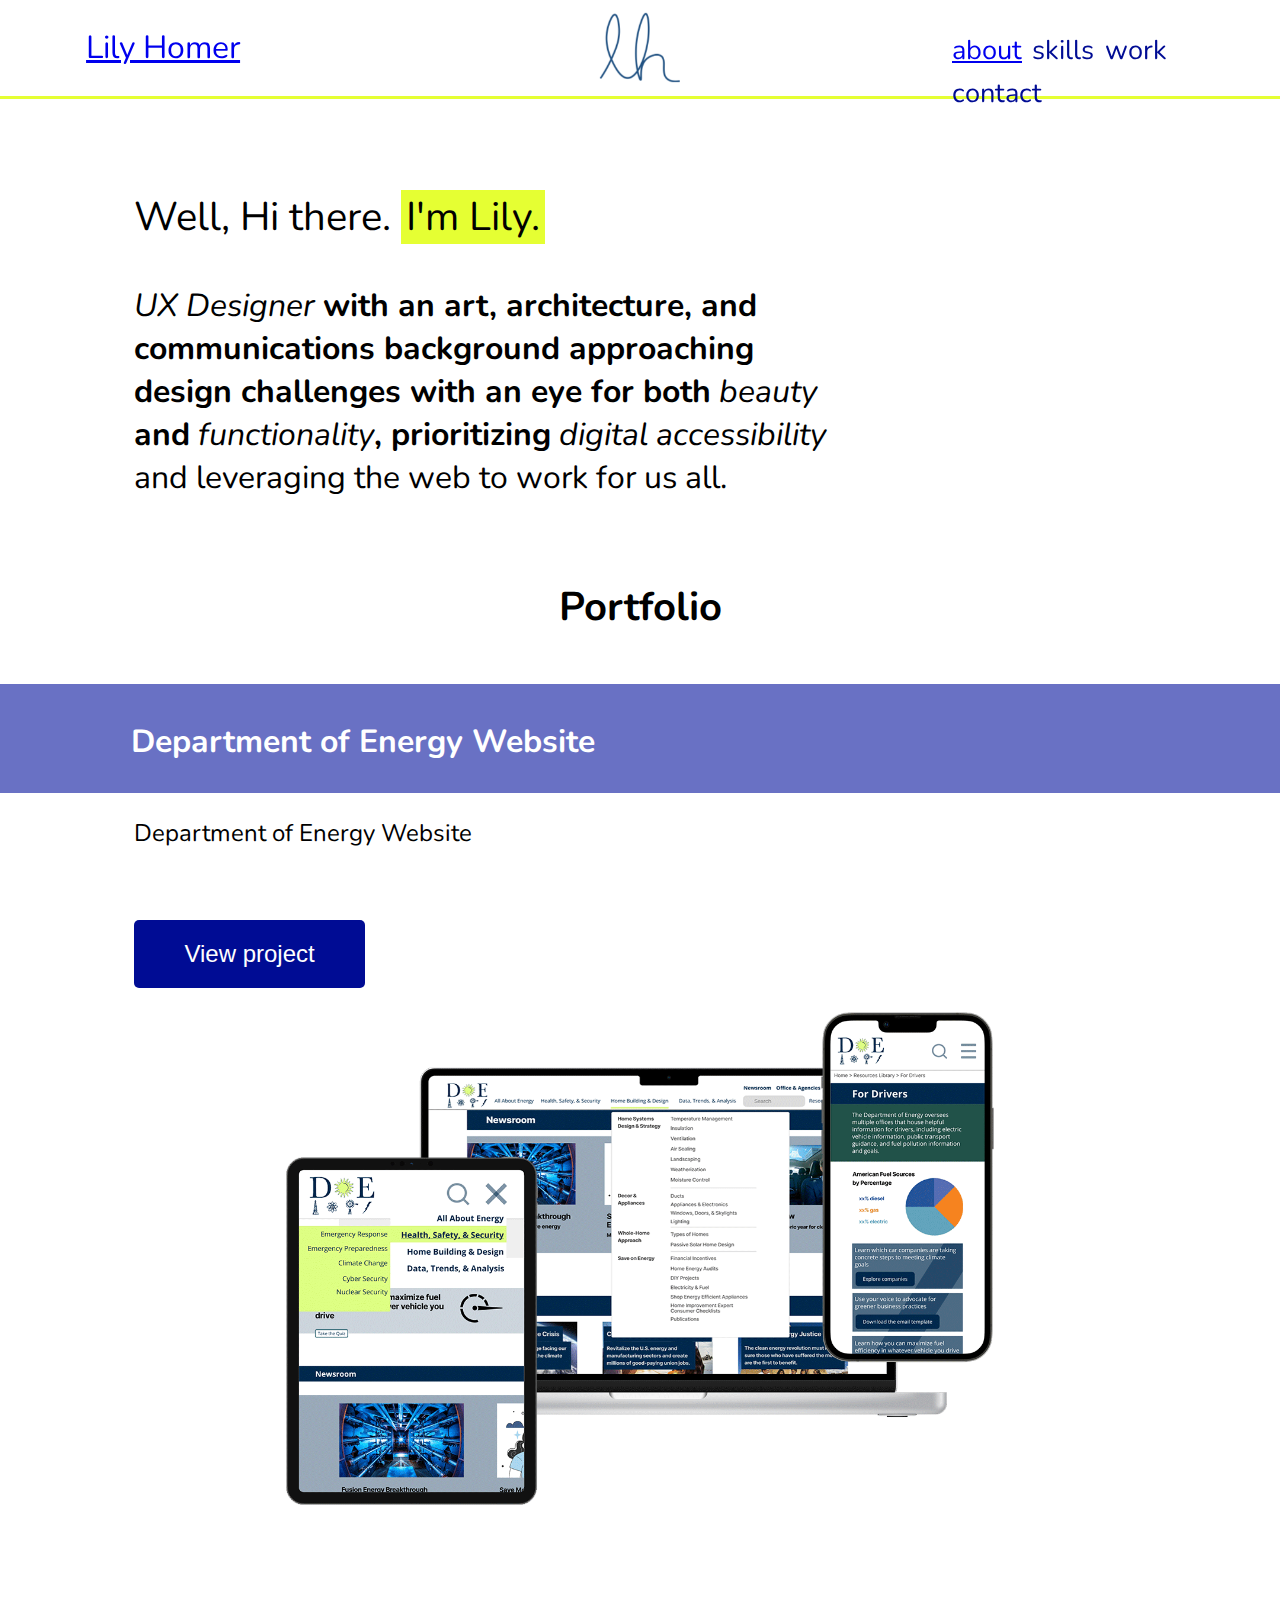
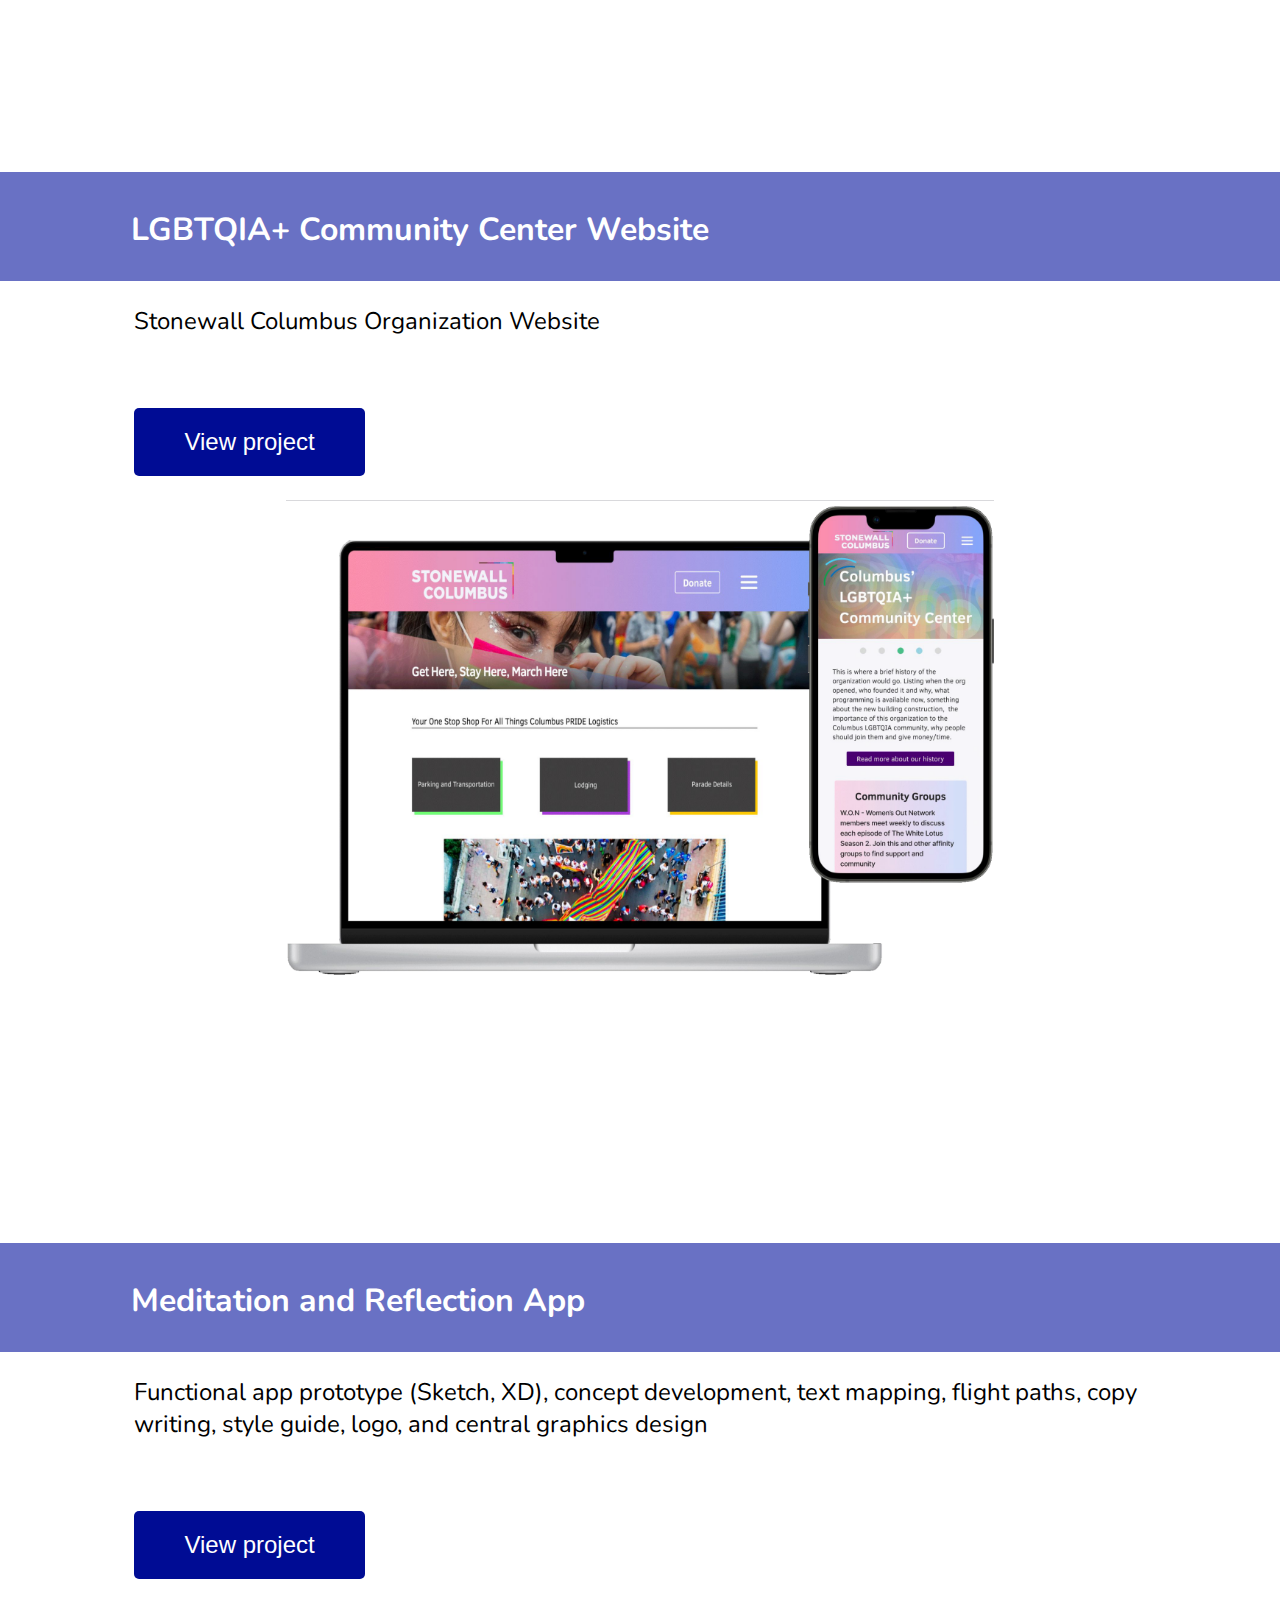
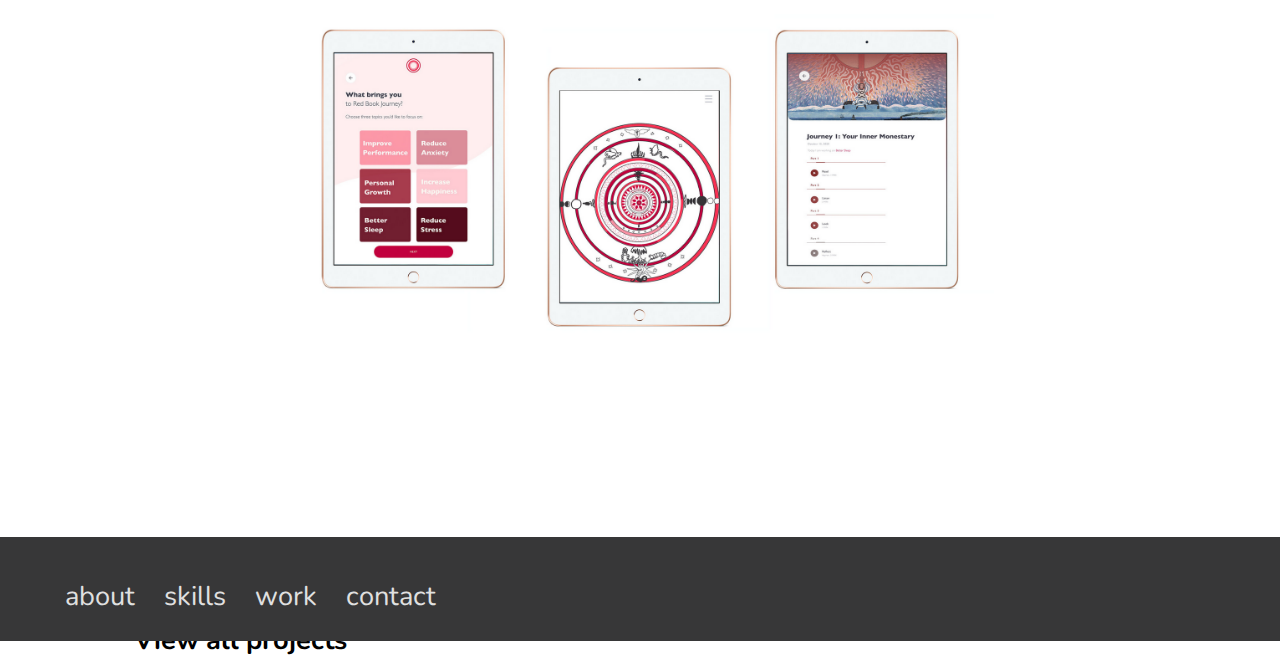
==== index.html @ 77f9fcbf "replaced <strong> with font-weight and added alt tags" ====
<!DOCTYPE html>
<html>
<title></title>
<head>
    <link rel="stylesheet" type="text/css" href="css/styles.css" />
    <link rel="preconnect" href="https://fonts.googleapis.com">
<link rel="preconnect" href="https://fonts.gstatic.com" crossorigin>
<link href="https://fonts.googleapis.com/css2?family=Nunito:ital,wght@0,300;0,400;0,600;0,700;0,800;0,900;1,300;1,400;1,500;1,600;1,700;1,800;1,900&display=swap" rel="stylesheet">
</head>
<body>
    <header class="navigation">
            <nav class="left-nav">
                <ul>
                    <li class="name"><a href="index.html">Lily Homer</a></li>
                </ul>
            </nav>
            <div class="logo"></div>
            <nav class="right-nav">
                <ul class="desktop-nav">
                    <li><a href="about.html">about</a></li>
                    <li>skills</li>
                    <li>work</li>
                    <li>contact</li>
                </ul>
                <div class="hamburgerMenu">
                    <a href="menu.html">
                    <img class="hamburgerMenuclosed" src="/images/hamburger-icon.png">
                </a></div>
            </nav>
    </header>
    <section>
        <div class="content">
            <div class="intro"><p class="greeting">Well, Hi there. <mark>I'm Lily.</mark></p>
            <p style="font-size: 2rem;"><em>UX Designer</em><strong> with an art, architecture, and communications background approaching design challenges with an eye for both</strong> <em>beauty</em> <strong>and</strong> <em>functionality</em><strong>, prioritizing</strong> <em>digital accessibility</em> and leveraging the web to work for us all.</p>
            </div>
            <h1>Portfolio</h1>
            <div class="project1">
                <h2 class="projectHeader">Department of Energy Website</h2>
                <p class="projectDetails">Department of Energy Website<br /><button>View project</button></p>
                <img src="images/doe-bezels.png">
            </div>
            <div class="project2">
                <h2 class="projectHeader">LGBTQIA+ Community Center Website</h2>
                <p class="projectDetails">Stonewall Columbus Organization Website<br /><button>View project</button></p>
                <img src="images/stonewall-bezels.png">
            </div>
            <div class="project3">
                <h2 class="projectHeader">Meditation and Reflection App</h2>
                <p class="projectDetails">Functional app prototype (Sketch, XD), concept development, text mapping, flight paths, copy writing, style guide, logo, and central graphics design<br /><button>View project</button></p>
                <img src="images/redbook-bezels.png">
            </div>
            <h3>View all projects</h3>
        </div>
    </section>
    <footer>
        <ul>
            <li>about</li>
            <li>skills</li>
            <li>work</li>
            <li>contact</li>
        </ul>
    </footer>
</body>
</html>
---- css/styles.css ----
/* Navigation styles */

.hamburgerMenu {
    display: none;
}
.navigation {
    width: 98%;
    top: 0;
    position: fixed;
    z-index: 102;
    height: 70px;
    padding: 1%;
    left: 0px;
    background-color: #ffffff;
    border-bottom: 3px solid #e5ff33;

}


.left-nav {
    vertical-align: top;
    top: -10px;
    width:30%;
    position: fixed;
    height: 70px;
    display: inline-block;
    padding: 1%;
    margin-left:1%;
}
.left-nav ul {
    display: inline-block;
    width: 100%;

}
.left-nav li {
    display: inline-block;
    padding: 2%;
    color: #000c94;
    font-size: 2rem;
 
}

.logo {
    padding: 1%;
    text-align: center;
    height: 50px;
    margin: 0 40%;
    top: 10px;
    background-image: url("../images/logo.png");
    background-size: 80px;
    background-position: center;
    background-repeat: no-repeat;
    display: inline-block;
    position: fixed;
    width: 16%;
}


.right-nav {
    vertical-align: top;
    top: 0;
    width:25%;
    right: 3%;
    position: fixed;
    height: 70px;
    padding: 1%;
    display: inline-block;
}

.right-nav ul {
    width: 100%;

}

.right-nav li {
    display: inline-block;
    padding: 1%;
    color: #000c94;
    font-size: 1.7rem;
}

/* Main body content */

body {
    border: 2px solid redblack;
    overflow-x:hidden;
}
.content {
    width: 80%;
    margin: 0% auto;
    position: relative;
    top: 150px;

}

.content img {
    width: 70%;
    padding: 0 15%;
}


button {
    padding: 20px 50px;
    margin-top: 7%;
    background-color: #000c94;
    border: none;
    border-radius: 5px;
    color: white;
    display: inline-block;
    position: relative;
    font-size: 1.5rem;
}

/* Footer styles */

footer {
    background-color: #373738;
    position: absolute;
    width: 100vw;
    height: 40px;
    padding: 1%;
    left: 50%;
    right: 50%;
    margin-left: -50vw;
    margin-right: -50vw;
    padding-bottom: 4%;
}

footer ul {
    color: #e0e0e0;
}

footer li {
    display: inline-block;
    padding: 1%;
    font-size: 1.7rem;
}

/* Typography */
 p, li, ul, h1, h2, h3 {
    font-family: 'Nunito', sans-serif;;
}
p {
    font-size: 1.5rem;
}


h1 {
    display: block;
    text-align: center;
    margin: 0 auto;
    font-size: 2.5rem;
    margin: 5% 0% 5% 0%;
}
h2 {
    font-size: 2rem;
}

h3 {
    font-size: 1.7rem;
}
mark {
    background-color: #e5ff33;
    padding: 0px 5px;
 }

/* Index Styles */

.projectDetails{
    width: 100%;
}

.intro {
    width:70%;
    margin-bottom: 8%;
}
.greeting {
    font-size: 2.5em;
}


.projectHeader {
    background-color: #6971c4;
    color: #ffffff;
    position: relative;
    padding: 3.5% 1% 3% 13%;
    margin: 0% 0% 0% 0%;
    z-index: 99;
    width: 100vw;
    position: relative;
    left: 50%;
    right: 50%;
    margin-left: -50vw;
    margin-right: -50vw;
}

.project1, .project2, .project3 {
    padding-bottom: 6%;
    margin-bottom: 20%;
    
}

.projects {
    margin-bottom: 30%;
}
    /* About Styles */


    .box {
        position: relative;
        margin-bottom: -210px;
    }
    .aboutHeroimg {
    display: inline-block;
    position: relative;
    padding: 1%;
    left: 30%;
    width: 70%;
    height: auto;
    }

.aboutDescription {
    display: inline-block;
    position: relative;
    background-color: #2e2e2e;
    width: 50%;
    left: 10%;
    top: -400px;
    color: #ffffff;
    padding: 4%;
    font-size: 2rem;
}
.skills {
    display: inline-block;
    position: relative;
    width:24%;
    background-color: #d4d4d475;
    margin: -8% 5% -5% 0%;
    padding: 8% 2% 2% 2%;
    left: -2%;
}

.skill1 {
    z-index: 100;

}
.skill2 {
    z-index: 98;
}
.skill3 {
    z-index: 97;
}

@media only screen and (max-width: 800px) {
.content {
    width: 80%;
    margin: 0% auto;
    top: 150px;
    
    }
.aboutHeroimg {
display: block;
position: relative;
width:80vw;
left: 0;
}
.aboutDescription{
    display: block;
    position: relative;
    width:72vw;
    left: 0;
    top:0;}

    .skills {
        display: inline-block;
        position: relative;
        width:100%;
        background-color: #d4d4d475;
        margin: 8% 5% 3% 0%;
        padding-left: 10px;
    }
    
    .skill1, .skill2, .skill3{
        padding-left: 10px;
    }
.projects {
    display: block;
    margin-top: 50%;
    margin-bottom: 50%;
    
}
.logo {
        padding: 1%;
        text-align: center;
        height: 50px;
        margin: 0 40%;
        top: 10px;
        background-image: url("../images/logo.png");
        background-size: 60px;
        background-position: center;
        background-repeat: no-repeat;
        display: inline-block;
        position: fixed;
        width: 16%;
}
.desktop-nav {
    display: none;
}
.hamburgerMenu {
    display: block;
    position: fixed;
    width: 10%;
    top: 10px;
    right: 20px;
    opacity: 80%;
}
.hamburgerMenuopen {
    display: block;
    position: fixed;
    width: 10%;
    max-width: 60px;
    top: 10px;
    right: 20px;
    opacity: 80%;
}
.hamburgerMenuclosed {
    display: block;
    position: fixed;
    width: 10%;
    top: 10px;
    right: 20px;
    opacity: 80%;
}

footer {
    display: relative;
    bottom: 0;
    padding-bottom: 8%;

}

.mainMenu {
    font-size: 2rem;
    list-style-type: none;
    left: 0;
}

.mainMenu li {
    margin-top: 5%;
    margin-left: -40px;

}
}
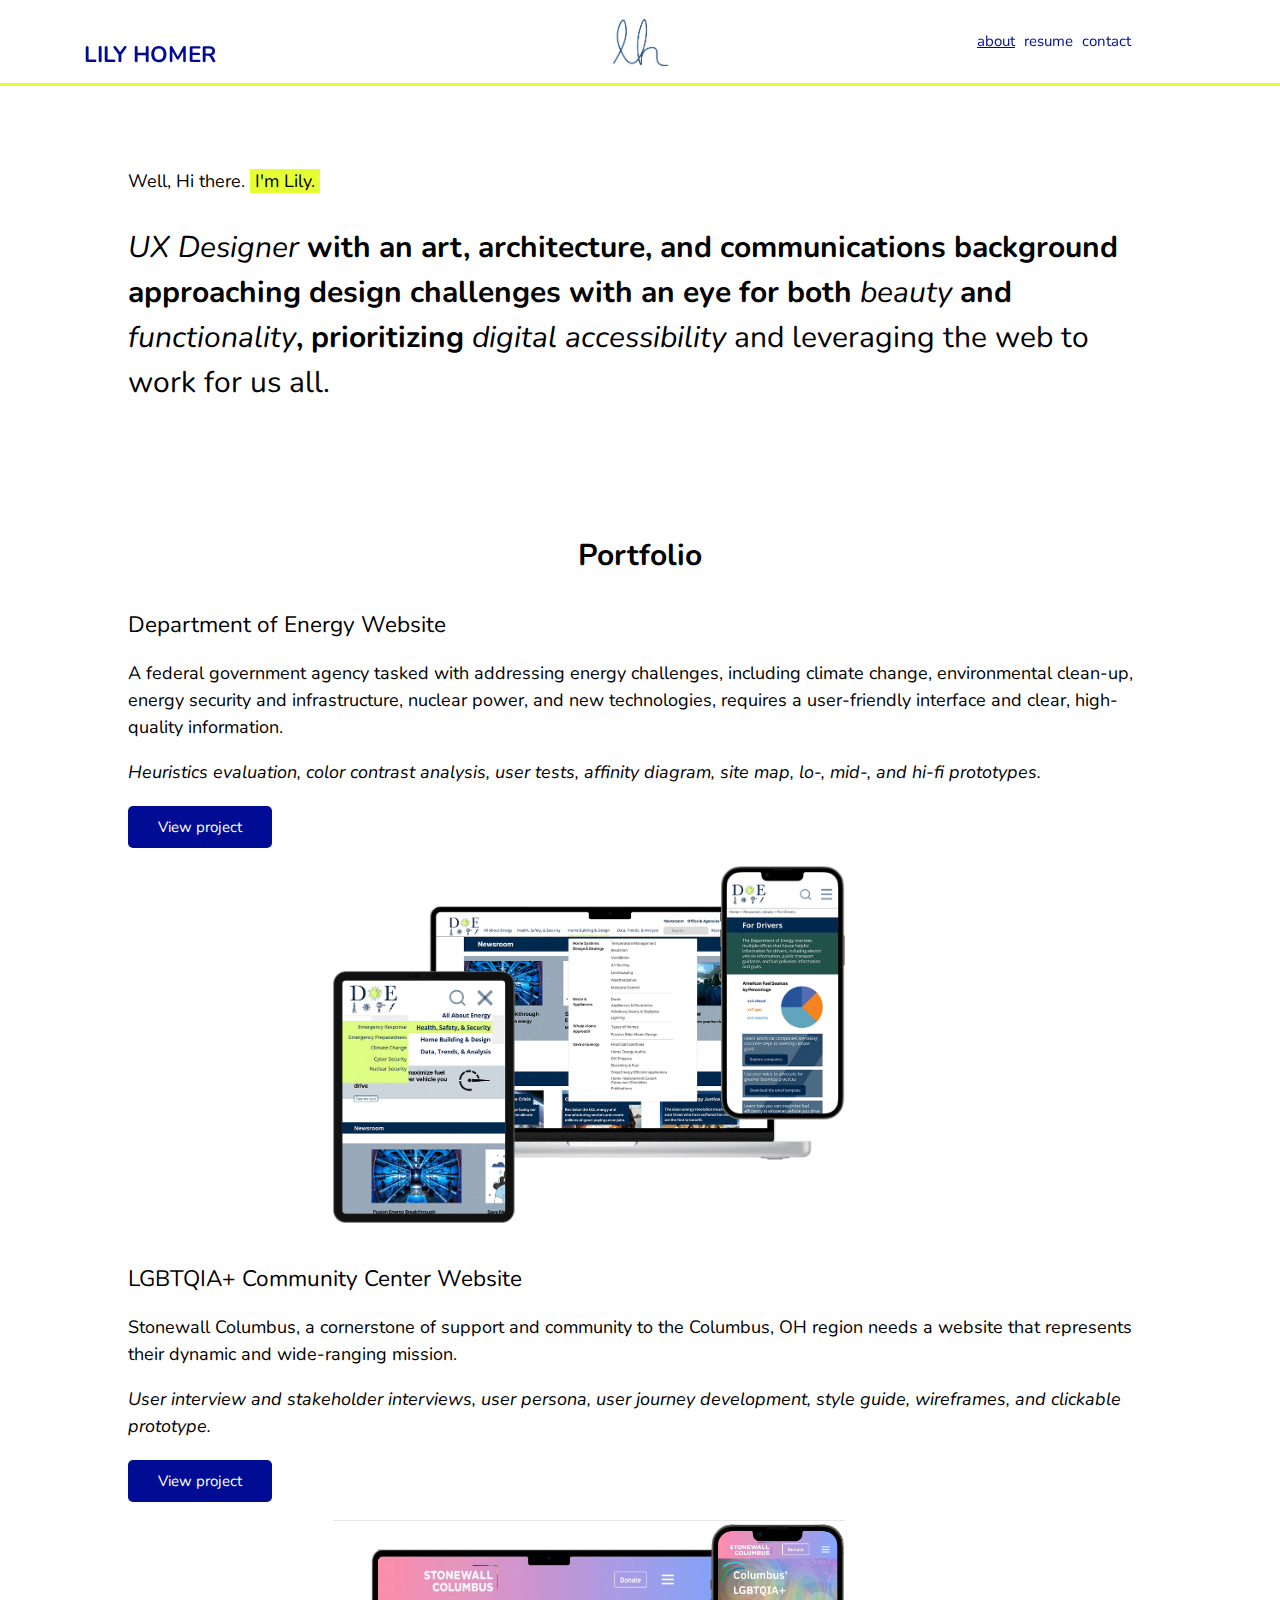
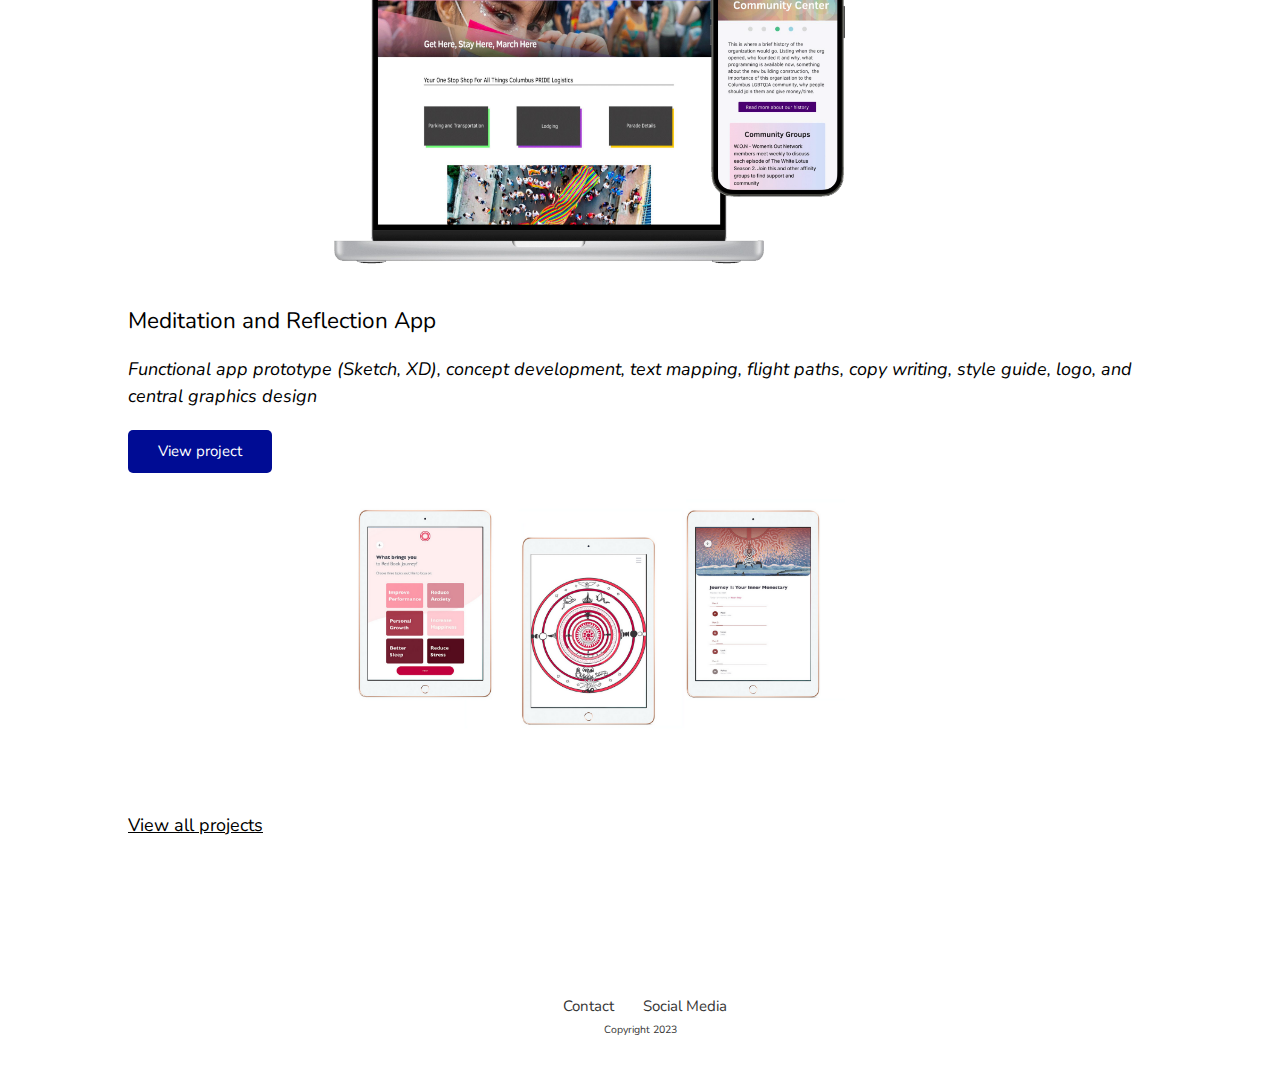
==== commit 32aa2d4b: "new styles and basically updated everything" ====
--- a/index.html
+++ b/index.html
@@ -2,63 +2,93 @@
 <html>
 <title></title>
 <head>
+    <link rel="stylesheet" type="text/css" href="css/w3.css" />
     <link rel="stylesheet" type="text/css" href="css/styles.css" />
     <link rel="preconnect" href="https://fonts.googleapis.com">
 <link rel="preconnect" href="https://fonts.gstatic.com" crossorigin>
 <link href="https://fonts.googleapis.com/css2?family=Nunito:ital,wght@0,300;0,400;0,600;0,700;0,800;0,900;1,300;1,400;1,500;1,600;1,700;1,800;1,900&display=swap" rel="stylesheet">
 </head>
 <body>
-    <header class="navigation">
-            <nav class="left-nav">
-                <ul>
-                    <li class="name"><a href="index.html">Lily Homer</a></li>
+    <header class="header-content">
+        <div class="navigation">
+        <nav class="left-nav">
+            <ul>
+                <li class="name"><a href="../index.html">LILY HOMER</a></li>
+            </ul>
+        </nav>
+        <div><a href="/index.html" class="logo">&nbsp;</a></div>
+        <nav class="right-nav">
+            <ul class="desktop-nav">
+                <li><a href="about.html">about</a></li>
+                <li>resume</li>
+                <li>contact</li>
+            </ul>
+    
+            <li id="navicon">
+                <img class="nav hamburgerMenuopen hide" src ="/images/x-icon.png" />
+              </li>  
+              <li id="navicon">
+                <img class="nav hamburgerMenuclosed" src ="/images/hamburger-icon.png" />
+              </li>
+              <div class="dropdown">
+              <ul class="side-categories hide">
+                <li><a href="/about.html" class="menu-item">About</a></li>
+                <li><p class="menu-item">Resume</p></li>
+                <li><p class="menu-item">Contact</p></li>
+              </ul></div>
+            
+              <!-- <div class="container">
+                <div id="toggle">
+            More   <img class="imageClass" src="/images/downArrow.png">
+                </div>
+                <ul id="dropdown">
+                  <li>Item 1</li>
+                  <li>Item 2</li>
+                  <li>Item 3</li>
+            
                 </ul>
-            </nav>
-            <div class="logo"></div>
-            <nav class="right-nav">
-                <ul class="desktop-nav">
-                    <li><a href="about.html">about</a></li>
-                    <li>skills</li>
-                    <li>work</li>
-                    <li>contact</li>
-                </ul>
-                <div class="hamburgerMenu">
-                    <a href="menu.html">
-                    <img class="hamburgerMenuclosed" src="/images/hamburger-icon.png">
-                </a></div>
-            </nav>
+              </div> -->
+              
+        </nav>
+    </div>
     </header>
-    <section>
-        <div class="content">
-            <div class="intro"><p class="greeting">Well, Hi there. <mark>I'm Lily.</mark></p>
-            <p style="font-size: 2rem;"><em>UX Designer</em><strong> with an art, architecture, and communications background approaching design challenges with an eye for both</strong> <em>beauty</em> <strong>and</strong> <em>functionality</em><strong>, prioritizing</strong> <em>digital accessibility</em> and leveraging the web to work for us all.</p>
+    <section class="content">
+            <div class="intro">
+                <p class="greeting">Well, Hi there. <mark>I'm Lily.</mark></p>
+                <p style="font-size: 2rem;"><em>UX Designer</em><strong> with an art, architecture, and communications background approaching design challenges with an eye for both</strong> <em>beauty</em> <strong>and</strong> <em>functionality</em><strong>, prioritizing</strong> <em>digital accessibility</em> and leveraging the web to work for us all.</p>
             </div>
-            <h1>Portfolio</h1>
+    </section>
+    <section class="content">
+        <div class="title"><h1>Portfolio</h1></div>
+        <div class="projects">
             <div class="project1">
                 <h2 class="projectHeader">Department of Energy Website</h2>
-                <p class="projectDetails">Department of Energy Website<br /><button>View project</button></p>
+                <p class="projectDetails">A federal government agency tasked with addressing energy challenges, including climate change, environmental clean-up, energy security and infrastructure, nuclear power, and new technologies, requires a user-friendly interface and clear, high-quality information.
+                </p><p><em>Heuristics evaluation, color contrast analysis, user tests, affinity diagram, site map, lo-, mid-, and hi-fi prototypes.</em><br /><button>View project</button></p>
                 <img src="images/doe-bezels.png">
             </div>
             <div class="project2">
                 <h2 class="projectHeader">LGBTQIA+ Community Center Website</h2>
-                <p class="projectDetails">Stonewall Columbus Organization Website<br /><button>View project</button></p>
+                <p class="projectDetails">Stonewall Columbus, a cornerstone of support and community to the Columbus, OH region needs a website that represents their dynamic and wide-ranging mission.
+                </p><p><em>User interview and stakeholder interviews, user persona, user journey development, style guide, wireframes, and clickable prototype.</em><br /><button>View project</button></p>
                 <img src="images/stonewall-bezels.png">
             </div>
             <div class="project3">
                 <h2 class="projectHeader">Meditation and Reflection App</h2>
-                <p class="projectDetails">Functional app prototype (Sketch, XD), concept development, text mapping, flight paths, copy writing, style guide, logo, and central graphics design<br /><button>View project</button></p>
+                <p class="projectDetails"><em>Functional app prototype (Sketch, XD), concept development, text mapping, flight paths, copy writing, style guide, logo, and central graphics design</em><br /><button>View project</button></p>
                 <img src="images/redbook-bezels.png">
             </div>
-            <h3>View all projects</h3>
+            <h3><br /><a href="#">View all projects</a><br /><br /></h3>
         </div>
     </section>
     <footer>
         <ul>
-            <li>about</li>
-            <li>skills</li>
-            <li>work</li>
-            <li>contact</li>
+            <li>Contact</li>
+            <li>Social Media</li>
         </ul>
+        <p>Copyright 2023</p>
     </footer>
+    <script src="https://ajax.googleapis.com/ajax/libs/jquery/3.4.1/jquery.min.js"></script>
+    <script src="js/index.js"></script>
 </body>
 </html>--- a/css/styles.css
+++ b/css/styles.css
@@ -1,31 +1,51 @@
 /* Navigation styles */
-
-.hamburgerMenu {
+.hide {
     display: none;
 }
+.name a {
+    text-decoration: none;
+    font-weight: bold;
+    position: fixed;
+    padding-bottom: 10px;
+}
+.hamburgerMenu, .nav, .hide, .dropdown {
+    display: none;
+}
+
 .navigation {
-    width: 98%;
+    max-width: 1400px;
+    margin: 0 auto;
+    padding-bottom: 50px;
+    /* border: 2px solid green; */
+    display: block;
+}
+
+.header-content {
+    border-bottom: 3px solid #e5ff33;
+    width: 100%;
     top: 0;
     position: fixed;
     z-index: 102;
-    height: 70px;
+    height: 80px;
     padding: 1%;
     left: 0px;
     background-color: #ffffff;
-    border-bottom: 3px solid #e5ff33;
-
-}
-
+    padding-bottom: 70px;
+
+
+    
+}
 
 .left-nav {
     vertical-align: top;
-    top: -10px;
-    width:30%;
+    top: 0px;
+    width:350px;
     position: fixed;
     height: 70px;
     display: inline-block;
     padding: 1%;
     margin-left:1%;
+    /* border: 2px solid red; */
 }
 .left-nav ul {
     display: inline-block;
@@ -36,23 +56,24 @@
     display: inline-block;
     padding: 2%;
     color: #000c94;
-    font-size: 2rem;
+    font-size: 1.5rem;
  
 }
 
 .logo {
     padding: 1%;
-    text-align: center;
     height: 50px;
-    margin: 0 40%;
-    top: 10px;
+    margin: 0 auto;
     background-image: url("../images/logo.png");
-    background-size: 80px;
+    background-size: 55px;
     background-position: center;
     background-repeat: no-repeat;
-    display: inline-block;
-    position: fixed;
-    width: 16%;
+    display: block;
+    width: 10%;
+    color: white;
+    text-decoration: none;
+    /* border: 2px solid red; */
+    margin-top: 5px;
 }
 
 
@@ -61,10 +82,11 @@
     top: 0;
     width:25%;
     right: 3%;
-    position: fixed;
+    position: absolute;
     height: 70px;
     padding: 1%;
     display: inline-block;
+    /* border: 2px solid red; */
 }
 
 .right-nav ul {
@@ -76,64 +98,79 @@
     display: inline-block;
     padding: 1%;
     color: #000c94;
-    font-size: 1.7rem;
+    font-size: 1rem;
 }
 
 /* Main body content */
 
 body {
-    border: 2px solid redblack;
     overflow-x:hidden;
+    /* background-color: green; */
+    
 }
 .content {
     width: 80%;
     margin: 0% auto;
     position: relative;
     top: 150px;
-
-}
-
-.content img {
-    width: 70%;
-    padding: 0 15%;
+    margin-bottom: 10%;
+    max-width: 1400px;
+    /* border: 2px solid red; */
+
 }
 
 
 button {
-    padding: 20px 50px;
-    margin-top: 7%;
+    padding: 10px 30px;
+    margin-top: 20px;
     background-color: #000c94;
     border: none;
     border-radius: 5px;
     color: white;
     display: inline-block;
     position: relative;
-    font-size: 1.5rem;
+    font-size: 1rem;
 }
 
 /* Footer styles */
 
 footer {
-    background-color: #373738;
-    position: absolute;
+    background-color: #ffffff;
+    position: relative;
     width: 100vw;
-    height: 40px;
-    padding: 1%;
+    padding: 1% 0% 1% 0%;
     left: 50%;
     right: 50%;
     margin-left: -50vw;
     margin-right: -50vw;
-    padding-bottom: 4%;
+    margin-top: 20%;
 }
 
 footer ul {
-    color: #e0e0e0;
+    color: #353535;
+    max-width:1440px;
+    margin: 0 auto;
+    text-align: center;
+    padding-bottom: 5px;
+
+    margin-left: -30px;
+}
+
+footer p {
+    color: #353535;
+    max-width:1440px;
+    margin: 0 auto;
+    text-align: center;
+    padding-bottom: 15px;
+    padding: 0% 1% 2% 1%;
+    font-size: 0.7rem;
+
 }
 
 footer li {
-    display: inline-block;
-    padding: 1%;
-    font-size: 1.7rem;
+    display: inline;
+    padding: 1% 1% 0% 1%;
+    font-size: 1rem;
 }
 
 /* Typography */
@@ -141,23 +178,31 @@
     font-family: 'Nunito', sans-serif;;
 }
 p {
+    font-size: 1.2rem;
+}
+
+
+h1 {
+    display: block;
+    margin: 0 auto;
+    font-size: 2rem;
+    margin: 0px 0px 20px 0px;
+    font-weight: bold;
+}
+.title {
+    align-content: center;
+    text-align: center;
+}
+.title h1 {
+    align-content: center;
+    text-align: center;
+}
+h2 {
     font-size: 1.5rem;
 }
 
-
-h1 {
-    display: block;
-    text-align: center;
-    margin: 0 auto;
-    font-size: 2.5rem;
-    margin: 5% 0% 5% 0%;
-}
-h2 {
-    font-size: 2rem;
-}
-
 h3 {
-    font-size: 1.7rem;
+    font-size: 1.2rem;
 }
 mark {
     background-color: #e5ff33;
@@ -166,188 +211,288 @@
 
 /* Index Styles */
 
-.projectDetails{
-    width: 100%;
-}
-
-.intro {
-    width:70%;
-    margin-bottom: 8%;
-}
-.greeting {
-    font-size: 2.5em;
-}
-
-
-.projectHeader {
-    background-color: #6971c4;
+.projects img{
+    width:50%;
+    position: relative;
+    margin-left: 20%;
+    align-content: center;
+    justify-content: center;
+    margin-bottom: 29px;
+}
+
+ /* About Styles */
+
+.aboutHeroimg img  {
+    width: 40%;
+    margin: 0 40%;
+}
+.aboutDescription {
+    display: inline-block;
+    position: relative;
+    background-color: #023632;
+    left: 20%;
     color: #ffffff;
-    position: relative;
-    padding: 3.5% 1% 3% 13%;
-    margin: 0% 0% 0% 0%;
+    padding: 5%;
+    width: 50%;
+    max-width: 500px;
+    font-size: 1.1rem;
+    top: -180px;
+}
+
+.project-block {
+    position: relative;
+    z-index: 100;
+    height:70px;
+    margin-left:0px;
+    background-color:#000c94;
+    margin-right: 0px;
+    padding: 10px 0px 5px 28px;
+    color: white;
+    max-width: 1400px;
+}
+
+.project-block h2 {
+    padding-left:50px;
+}
+
+.projects {
+    display: flex;
+    flex-wrap:wrap;
+    margin-bottom: 5%;
+}
+
+.tools {
+    display: flex;
+    flex-wrap:wrap;
+    margin-bottom: 5%;
+    margin-left:50px;
+}
+
+.skills {
+    margin-left: 50px;
+    display: flex;
+    flex-wrap:wrap;
+}
+.skill {
+    position: relative;
+    width: 30%;
+    padding: 10px 20px 20px 30px;
+    left: -2%;
+    min-width: 200px;
+    background-color: #D9D9D980;
+    z-index: 101;
+    margin-left: 50px;
+}
+.skill ul {
+    list-style: none;
+    margin-left: -30px;
+    font-size: 1.2rem;
+}
+.skill1 {
+    margin:-60px 15px 40px 20px;
+    padding: 70px 20px 20px 30px;
+}
+.skill2 {
     z-index: 99;
-    width: 100vw;
-    position: relative;
-    left: 50%;
-    right: 50%;
-    margin-left: -50vw;
-    margin-right: -50vw;
-}
-
-.project1, .project2, .project3 {
-    padding-bottom: 6%;
-    margin-bottom: 20%;
-    
-}
-
-.projects {
-    margin-bottom: 30%;
-}
-    /* About Styles */
-
-
-    .box {
-        position: relative;
-        margin-bottom: -210px;
-    }
-    .aboutHeroimg {
-    display: inline-block;
-    position: relative;
-    padding: 1%;
-    left: 30%;
-    width: 70%;
-    height: auto;
-    }
-
-.aboutDescription {
-    display: inline-block;
-    position: relative;
-    background-color: #2e2e2e;
-    width: 50%;
-    left: 10%;
-    top: -400px;
-    color: #ffffff;
-    padding: 4%;
-    font-size: 2rem;
-}
-.skills {
-    display: inline-block;
-    position: relative;
-    width:24%;
-    background-color: #d4d4d475;
-    margin: -8% 5% -5% 0%;
-    padding: 8% 2% 2% 2%;
-    left: -2%;
-}
-
-.skill1 {
-    z-index: 100;
-
-}
-.skill2 {
+    margin: 0px 15px 40px 20px;
+}
+.skill3 {
     z-index: 98;
-}
-.skill3 {
-    z-index: 97;
-}
-
-@media only screen and (max-width: 800px) {
-.content {
-    width: 80%;
-    margin: 0% auto;
-    top: 150px;
-    
-    }
-.aboutHeroimg {
-display: block;
-position: relative;
-width:80vw;
-left: 0;
-}
-.aboutDescription{
-    display: block;
-    position: relative;
-    width:72vw;
-    left: 0;
-    top:0;}
-
-    .skills {
-        display: inline-block;
-        position: relative;
-        width:100%;
-        background-color: #d4d4d475;
-        margin: 8% 5% 3% 0%;
-        padding-left: 10px;
-    }
-    
-    .skill1, .skill2, .skill3{
-        padding-left: 10px;
-    }
-.projects {
-    display: block;
-    margin-top: 50%;
-    margin-bottom: 50%;
-    
-}
-.logo {
-        padding: 1%;
-        text-align: center;
-        height: 50px;
-        margin: 0 40%;
-        top: 10px;
-        background-image: url("../images/logo.png");
-        background-size: 60px;
-        background-position: center;
-        background-repeat: no-repeat;
-        display: inline-block;
-        position: fixed;
-        width: 16%;
-}
+    margin: 0px 15px 40px 20px;
+}
+
+
+/* Tablet styles */
+@media only screen and (max-width: 1000px) { 
+/* body {
+    background-color: red;
+} */
+
+/* Navigation styles */
+   /* Navigation Styles */
+
 .desktop-nav {
     display: none;
 }
+
+
 .hamburgerMenu {
     display: block;
     position: fixed;
-    width: 10%;
+    width: 40px;
     top: 10px;
     right: 20px;
     opacity: 80%;
 }
+
 .hamburgerMenuopen {
     display: block;
     position: fixed;
-    width: 10%;
-    max-width: 60px;
-    top: 10px;
-    right: 20px;
+    width: 50px;
+    top: 20px;
+    right: 40px;
+    opacity: 100%;
+}
+.hamburgerMenuclosed {
+    display: block;
+    position: fixed;
+    width: 50px;
+    top: 20px;
+    right: 40px;
     opacity: 80%;
 }
-.hamburgerMenuclosed {
-    display: block;
-    position: fixed;
-    width: 10%;
-    top: 10px;
-    right: 20px;
-    opacity: 80%;
-}
-
-footer {
-    display: relative;
-    bottom: 0;
-    padding-bottom: 8%;
-
-}
-
-.mainMenu {
-    font-size: 2rem;
-    list-style-type: none;
-    left: 0;
-}
-
-.mainMenu li {
-    margin-top: 5%;
-    margin-left: -40px;
-
-}
+
+.hide {
+    display: none;
+}
+
+.right-nav {
+    vertical-align: top;
+    top: 0;
+    width:75%;
+    right: 3%;
+    position: fixed;
+    padding: 0%;
+    display: block;
+}
+
+.right-nav ul {
+    width: 100%;
+    height:50vh;
+    border: 4px solid rgba(175, 175, 175, 0.639);
+    border-radius: 10px;
+    margin: 0;
+}
+
+.right-nav li {
+    display: block;
+}
+
+.dropdown {
+    background-color: rgb(255, 255, 255);
+    border-radius: 10px;
+    position: absolute;
+    width: 120%;
+    margin: 80px 0px 0px 0px;
+    right:10px;
+    display: block;
+    padding-left:0px;
+}
+
+.menu-item {
+    display: block;
+    margin: 10px;
+    font-family: 'Nunito', sans-serif;
+    font-size: 1.5rem;
+}
+
+.side-categories {
+    width: 100%;
+    padding: 10px 0px 10px 20px;
+}
+
+/* About page styles    */
+    .skill {
+            position: relative;
+            width: 90%;
+            padding: 10px 20px 20px 30px;
+            left: -2%;
+            min-width: 200px;
+            background-color: #D9D9D980;
+            z-index: 101;
+            margin-left: 50px;
+
+    }
+
+    .skills {
+    margin-bottom: 40px;
+    margin-left: -10px;
+        }
+.tools {
+    margin-bottom: 40px;
+    margin-left: -10px;
+}
+.skill1 {
+    padding-top: 70px;
+}
+    .my-tools {
+        margin-top:40px;
+    }
+    .my-skills {
+        margin-top: 80px;
+    }
+
+.project-block h2 {
+    margin-left:-20px;
+}
+
+.aboutHeroimg {
+    margin: 0 auto;
+    justify-content: center;
+
+}
+.aboutHeroimg img {
+display: block;
+position: relative;
+width:70%;
+margin:0 20% 0 20%;
+left:0px;
+}
+.aboutDescription{
+    display: block;
+    position: relative;
+    width:80%;
+    left: 40px;
+    top:0;
+    margin-top: -150px;}
+}
+
+/* Mobile styles */
+@media only screen and (max-width: 650px) {
+
+/* body {
+    background-color: blue;} */
+
+/* Navigation styles */
+
+
+.left-nav {
+    display: none;
+}
+
+.logo {
+    margin: 10px 0px 0px 30px;
+    width:65px;
+    height:70px;
+    margin-top:5px;
+}
+/* Body Content Styles */
+.content {
+    width: 90%;
+    margin: 0% auto;
+    top: 150px;
+    }
+
+/* About page styles */
+
+
+.aboutHeroimg {
+    margin: 0 auto;
+    justify-content: center;
+
+}
+.aboutHeroimg img {
+display: block;
+position: relative;
+width:70%;
+margin:0 20% 0 25%;
+left:0px;
+}
+.aboutDescription{
+    display: block;
+    position: relative;
+    width:80%;
+    left: 40px;
+    top:0;
+    margin-top: -100px;}
 }